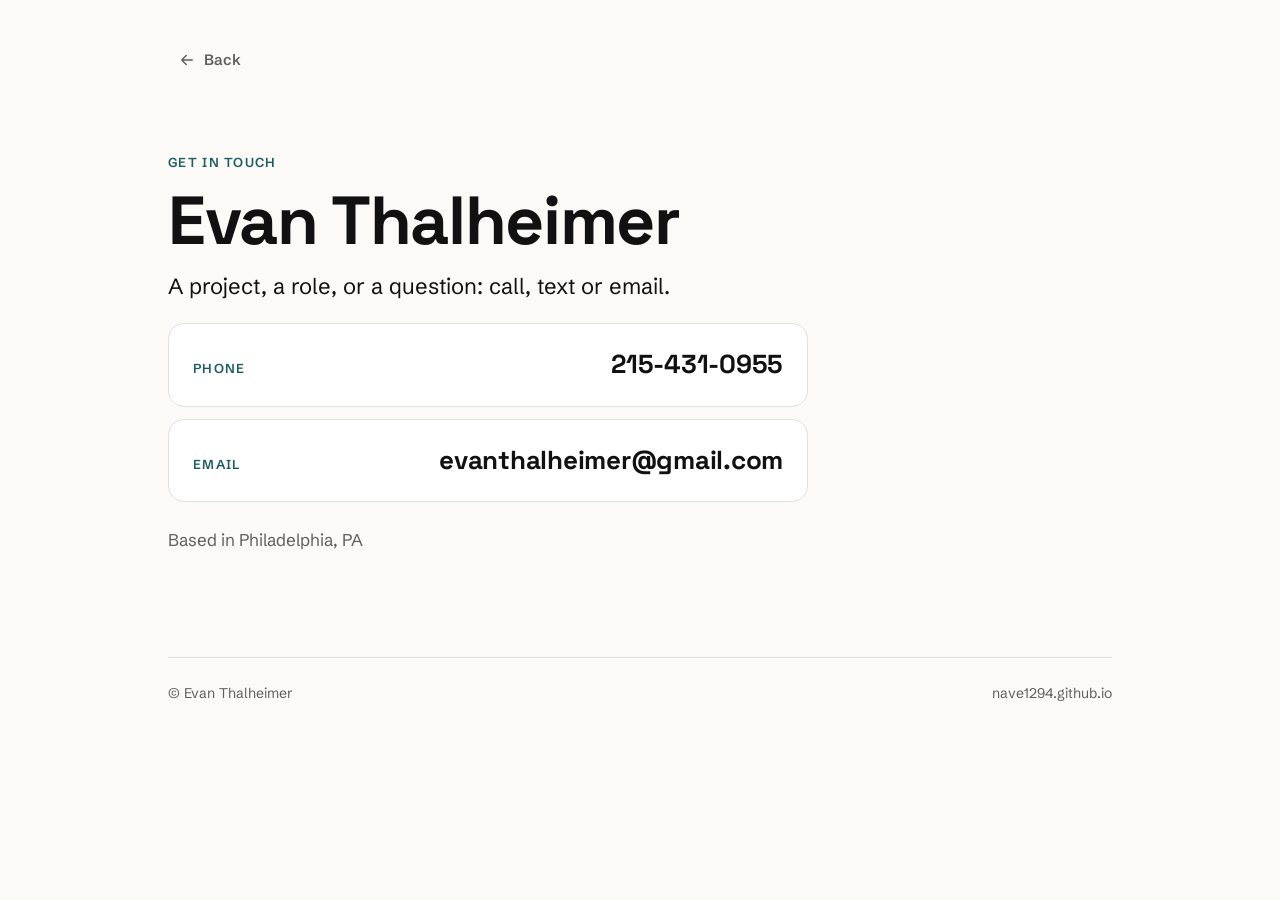
==== contact.html @ f8caf651 "Space Grotesk headings, and a contact page The headings switch to Space Grotesk. I'd like to get in " ====
<!doctype html>
<html lang="en">
<head>
  <meta charset="utf-8">
  <meta name="viewport" content="width=device-width, initial-scale=1">
  <title>Contact · Evan Thalheimer</title>
  <meta name="description" content="Get in touch with Evan Thalheimer: phone and email.">
  <meta property="og:type" content="website">
  <meta property="og:title" content="Contact · Evan Thalheimer">
  <meta property="og:description" content="Get in touch with Evan Thalheimer: phone and email.">
  <meta property="og:url" content="https://nave1294.github.io/contact.html">
  <meta property="og:image" content="https://nave1294.github.io/assets/og-image.jpg">
  <link rel="preload" href="assets/space-grotesk-700.woff2" as="font" type="font/woff2" crossorigin>
  <link rel="stylesheet" href="css/style.css">
</head>
<body>
  <main class="wrap">
    <a class="back" href="./">
      <svg viewBox="0 0 24 24" width="18" height="18" fill="none" stroke="currentColor" stroke-width="2" stroke-linecap="round" stroke-linejoin="round" aria-hidden="true"><path d="M19 12H5M11 18l-6-6 6-6"/></svg>
      Back
    </a>
    <section class="contact" aria-labelledby="contact-name">
      <p class="eyebrow">Get in touch</p>
      <h1 id="contact-name">Evan Thalheimer</h1>
      <p class="lede">A project, a role, or a question: call, text or email.</p>
      <ul class="contact-list">
        <li>
          <a class="contact-row" href="tel:+12154310955">
            <span class="contact-label">Phone</span>
            <span class="contact-value">215-431-0955</span>
          </a>
        </li>
        <li>
          <a class="contact-row" href="mailto:evanthalheimer@gmail.com">
            <span class="contact-label">Email</span>
            <span class="contact-value">evanthalheimer@gmail.com</span>
          </a>
        </li>
      </ul>
      <p class="contact-where">Based in Philadelphia, PA</p>
    </section>
  </main>

  <footer class="wrap footer">
    <span>© Evan Thalheimer</span>
    <a href="./">nave1294.github.io</a>
  </footer>
</body>
</html>
---- css/style.css ----
/* Schibsted Grotesk, SIL Open Font License (assets/LICENSE.txt), the same
   face as the portfolio. */
@font-face {
  font-family: "Schibsted Grotesk";
  src: url("../assets/schibsted-grotesk.woff2") format("woff2");
  font-weight: 400 700;
  font-style: normal;
  font-display: swap;
}

/* Space Grotesk Bold, SIL Open Font License, latin subset: the headings,
   squarer and less round than the body face. */
@font-face {
  font-family: "Space Grotesk";
  src: url("../assets/space-grotesk-700.woff2") format("woff2");
  font-weight: 700;
  font-style: normal;
  font-display: swap;
}

:root {
  --text: #111;
  --muted: #5f5f5f;
  --border: #e2e0db;
  --bg: #fbfaf7;
  --card: #fff;
  --accent: #1d5c63;
  --wrap: 1040px;
  --gutter: clamp(20px, 5vw, 48px);
  --radius: 16px;
  color-scheme: light;
}

* { box-sizing: border-box; }
html { -webkit-text-size-adjust: 100%; }
body {
  margin: 0;
  background: var(--bg);
  color: var(--text);
  font: 17px/1.6 "Schibsted Grotesk", system-ui, -apple-system, "Segoe UI", sans-serif;
}
a { color: inherit; }
img { display: block; max-width: 100%; height: auto; }
h1, h2, .answer-title { font-family: "Space Grotesk", "Schibsted Grotesk", system-ui, sans-serif; font-weight: 700; }
h1, h2 { margin: 0; line-height: 1.05; letter-spacing: -0.02em; }

.wrap { max-width: var(--wrap); margin: 0 auto; padding: 0 var(--gutter); }

/* ---------- about ---------- */
.intro {
  display: grid; grid-template-columns: minmax(0, 0.85fr) minmax(0, 1.15fr);
  gap: clamp(28px, 6vw, 72px); align-items: center;
  padding: clamp(48px, 9vw, 104px) 0 clamp(40px, 7vw, 80px);
}
.headshot { width: 100%; aspect-ratio: 4 / 5; object-fit: cover; border-radius: var(--radius); }
.eyebrow { margin: 0 0 12px; font-size: 13px; font-weight: 600; letter-spacing: 0.1em; text-transform: uppercase; color: var(--accent); }
h1 { font-size: clamp(40px, 6.5vw, 68px); margin-bottom: 16px; }
.lede { margin: 0 0 20px; font-size: clamp(19px, 2.2vw, 22px); line-height: 1.4; }
.intro-text p:not(.eyebrow):not(.lede) { margin: 0 0 14px; color: var(--muted); max-width: 36em; }

/* ---------- the question ---------- */
.ask { padding: clamp(40px, 7vw, 72px) 0 clamp(56px, 9vw, 104px); border-top: 1px solid var(--border); }
.ask h2 { font-size: clamp(28px, 4vw, 40px); margin-bottom: 24px; }
.answers { list-style: none; margin: 0; padding: 0; display: grid; grid-template-columns: repeat(3, minmax(0, 1fr)); gap: 16px; }
.answer {
  display: flex; align-items: stretch; justify-content: space-between; gap: 16px; height: 100%;
  padding: 24px; background: var(--card); border: 1px solid var(--border); border-radius: var(--radius);
  text-decoration: none; transition: border-color 0.2s, box-shadow 0.2s, transform 0.2s;
}
.answer:hover, .answer:focus-visible { border-color: var(--accent); box-shadow: inset 0 0 0 1px var(--accent); transform: translateY(-2px); }
.answer:focus-visible { outline: 2px solid var(--accent); outline-offset: 3px; }
.answer-text { display: flex; flex-direction: column; gap: 6px; }
.answer-title { font-size: 20px; font-weight: 700; line-height: 1.2; letter-spacing: -0.01em; }
.answer-detail { font-size: 15px; color: var(--muted); line-height: 1.45; }
.answer-dest { margin-top: auto; padding-top: 10px; font-size: 13px; font-weight: 600; color: var(--accent); overflow-wrap: anywhere; }
.arrow { align-self: flex-end; font-size: 22px; color: var(--accent); transition: transform 0.2s; }
.answer:hover .arrow, .answer:focus-visible .arrow { transform: translateX(4px); }

/* ---------- contact page ---------- */
.back { display: inline-flex; align-items: center; gap: 8px; margin-top: clamp(24px, 4vw, 40px); padding: 8px 14px 8px 10px; border-radius: 999px; font-size: 15px; font-weight: 600; color: var(--muted); text-decoration: none; transition: background 0.15s, color 0.15s; }
.back:hover { background: #efede8; color: var(--text); }
.back:focus-visible { outline: 2px solid var(--accent); outline-offset: 2px; }
.contact { max-width: 640px; padding: clamp(32px, 6vw, 72px) 0 clamp(56px, 9vw, 104px); }
.contact-list { list-style: none; margin: 8px 0 24px; padding: 0; display: grid; gap: 12px; }
.contact-row {
  display: flex; flex-wrap: wrap; align-items: baseline; justify-content: space-between; gap: 4px 16px;
  padding: 20px 24px; background: var(--card); border: 1px solid var(--border); border-radius: var(--radius);
  text-decoration: none; transition: border-color 0.2s, box-shadow 0.2s;
}
.contact-row:hover, .contact-row:focus-visible { border-color: var(--accent); box-shadow: inset 0 0 0 1px var(--accent); }
.contact-row:focus-visible { outline: 2px solid var(--accent); outline-offset: 3px; }
.contact-label { font-size: 13px; font-weight: 600; letter-spacing: 0.1em; text-transform: uppercase; color: var(--accent); }
.contact-value { font-family: "Space Grotesk", "Schibsted Grotesk", system-ui, sans-serif; font-weight: 700; font-size: clamp(20px, 3vw, 26px); letter-spacing: -0.01em; overflow-wrap: anywhere; }
.contact-where { color: var(--muted); margin: 0; }

.footer { display: flex; max-width: calc(var(--wrap) - 2 * var(--gutter)); padding-left: 0; padding-right: 0; flex-wrap: wrap; justify-content: space-between; gap: 8px 24px; padding-top: 24px; padding-bottom: 32px; border-top: 1px solid var(--border); font-size: 14px; color: var(--muted); }
.footer a { text-decoration: none; }
.footer a:hover { text-decoration: underline; }

@media (max-width: 1100px) { .footer { margin-left: var(--gutter); margin-right: var(--gutter); } }

@media (max-width: 820px) {
  .intro { grid-template-columns: 1fr; }
  .headshot { max-width: 300px; }
  .answers { grid-template-columns: 1fr; gap: 12px; }
  .answer { align-items: center; padding: 20px; }
}

@media (prefers-reduced-motion: reduce) {
  .answer, .arrow { transition: none; }
  .answer:hover, .answer:focus-visible, .answer:hover .arrow { transform: none; }
}
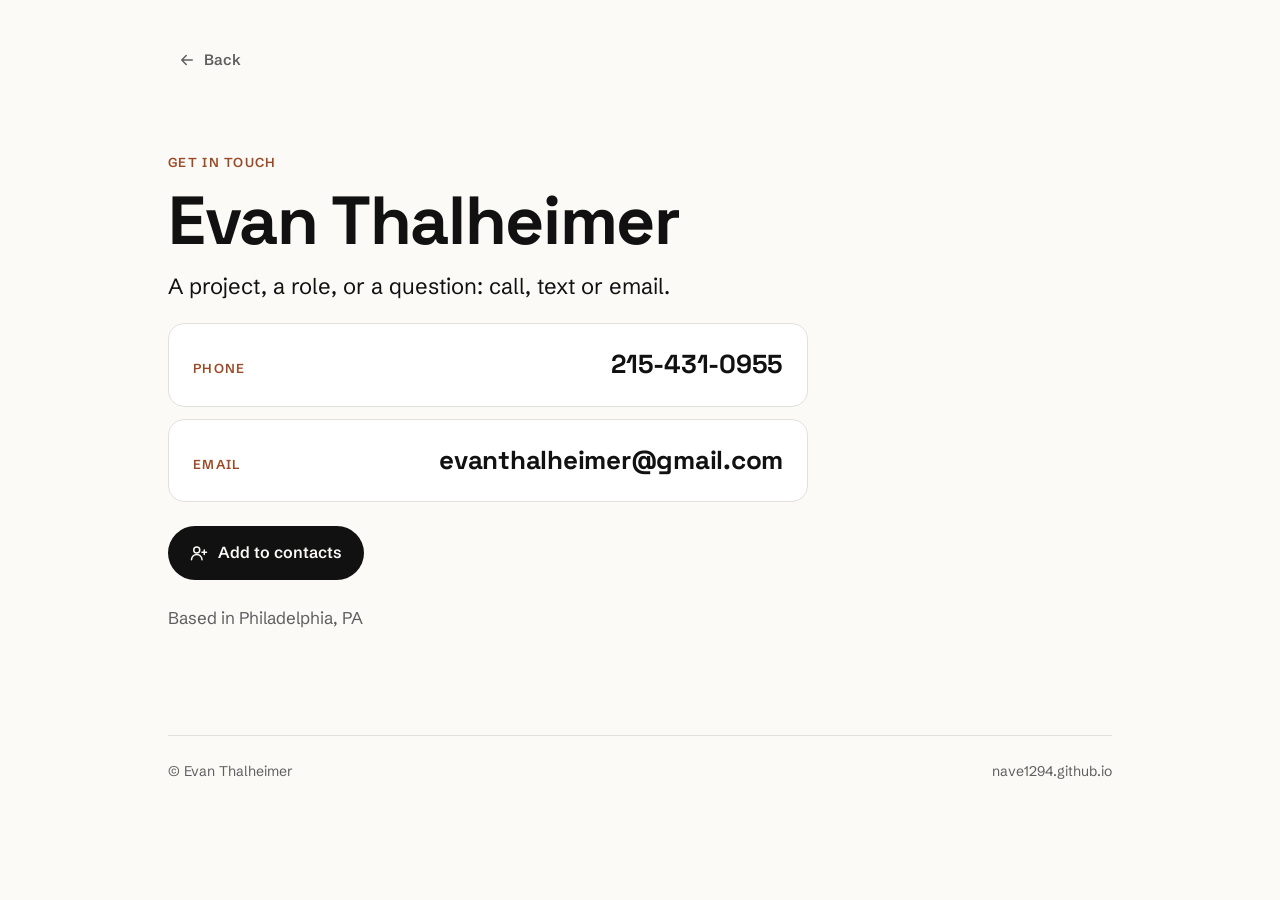
==== commit 3bab8a9b: "Add an Add to contacts button A vCard (name, title, phone, email, site, Philadelphia, headshot) behi" ====
--- a/contact.html
+++ b/contact.html
@@ -37,6 +37,7 @@
           </a>
         </li>
       </ul>
+      <a class="save-contact" href="evan-thalheimer.vcf"><svg viewBox="0 0 24 24" width="18" height="18" fill="none" stroke="currentColor" stroke-width="2" stroke-linecap="round" stroke-linejoin="round" aria-hidden="true"><circle cx="9" cy="8" r="4"/><path d="M2 21c0-3.9 3.1-7 7-7s7 3.1 7 7"/><path d="M19 8v6M16 11h6"/></svg>Add to contacts</a>
       <p class="contact-where">Based in Philadelphia, PA</p>
     </section>
   </main>
--- a/css/style.css
+++ b/css/style.css
@@ -24,7 +24,7 @@
   --border: #e2e0db;
   --bg: #fbfaf7;
   --card: #fff;
-  --accent: #1d5c63;
+  --accent: #9c4a26; /* corten steel */
   --wrap: 1040px;
   --gutter: clamp(20px, 5vw, 48px);
   --radius: 16px;
@@ -76,6 +76,23 @@
 .arrow { align-self: flex-end; font-size: 22px; color: var(--accent); transition: transform 0.2s; }
 .answer:hover .arrow, .answer:focus-visible .arrow { transform: translateX(4px); }
 
+/* ---------- add to contacts ---------- */
+/* A button that hands over evan-thalheimer.vcf: the phone opens it as a new
+   contact. On the home page it shows on phones only. */
+.save-contact {
+  display: inline-flex; align-items: center; justify-content: center; gap: 10px;
+  margin: 8px 0 0; padding: 14px 22px; border-radius: 999px;
+  background: var(--text); color: var(--bg); font-weight: 600; font-size: 16px; text-decoration: none;
+  transition: background 0.2s;
+}
+.save-contact:hover { background: var(--accent); }
+.save-contact:focus-visible { outline: 2px solid var(--accent); outline-offset: 3px; }
+.contact .save-contact { margin: 0 0 24px; }
+.phone-only { display: none; }
+@media (max-width: 820px) {
+  .phone-only { display: flex; width: 100%; margin-top: 12px; }
+}
+
 /* ---------- contact page ---------- */
 .back { display: inline-flex; align-items: center; gap: 8px; margin-top: clamp(24px, 4vw, 40px); padding: 8px 14px 8px 10px; border-radius: 999px; font-size: 15px; font-weight: 600; color: var(--muted); text-decoration: none; transition: background 0.15s, color 0.15s; }
 .back:hover { background: #efede8; color: var(--text); }
